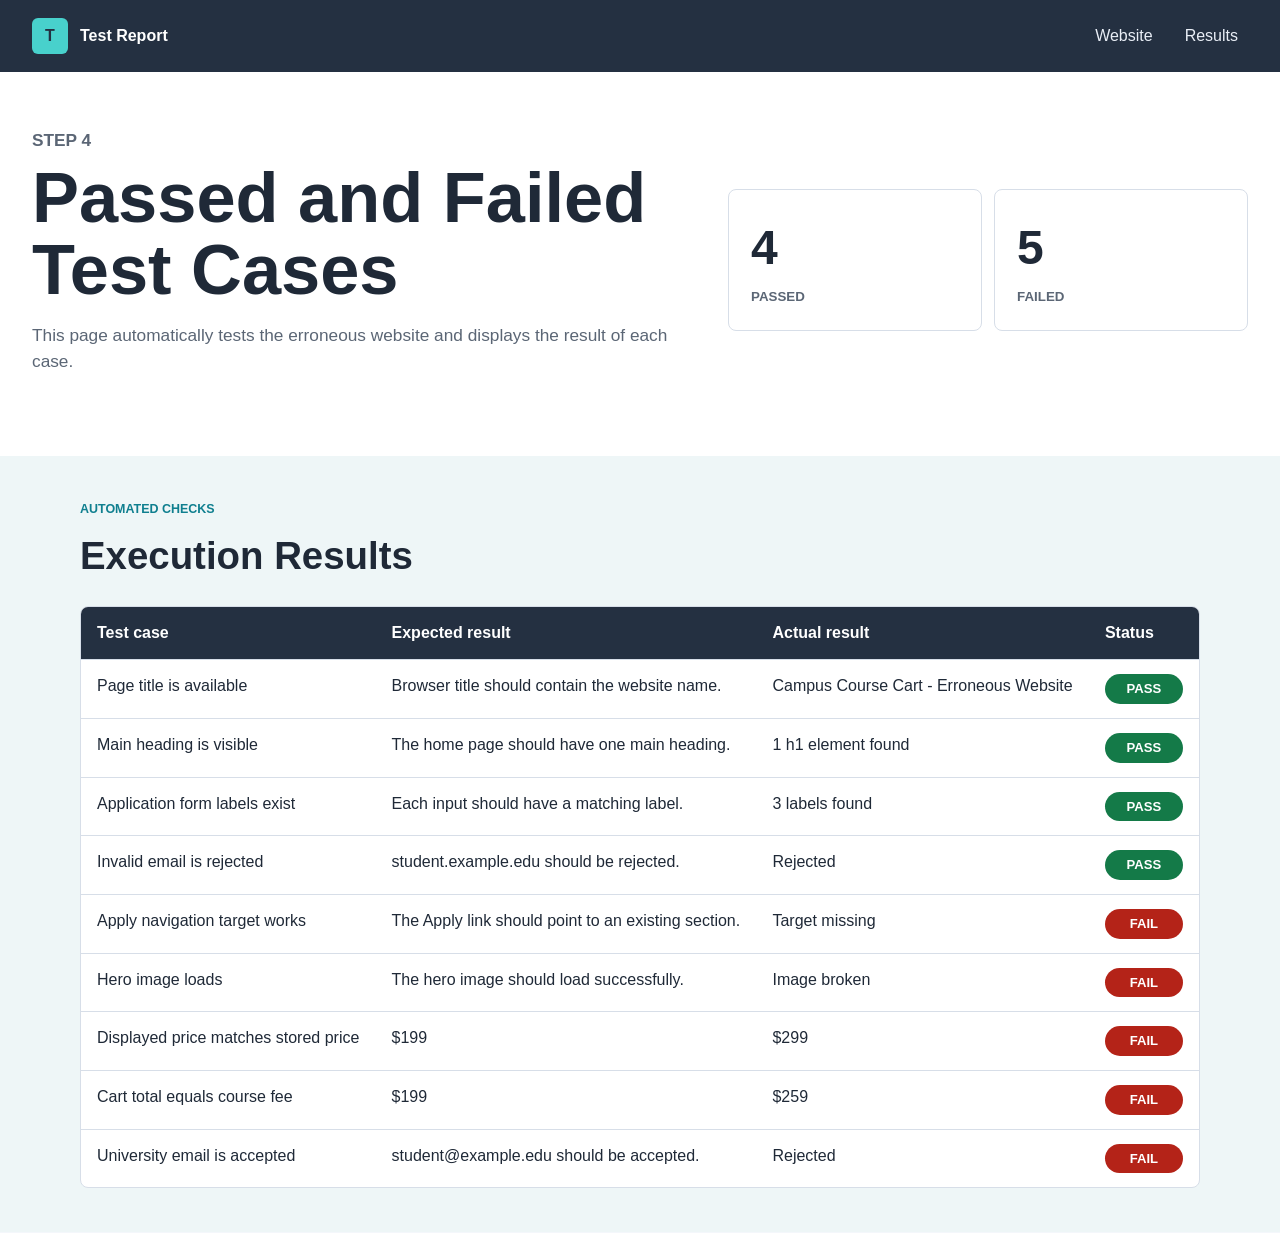
==== tests.html @ 8a2e1907 "upload code" ====
<!doctype html>
<html lang="en">
  <head>
    <meta charset="UTF-8">
    <meta name="viewport" content="width=device-width, initial-scale=1.0">
    <title>Erroneous Website Test Report</title>
    <link rel="stylesheet" href="styles.css">
  </head>
  <body class="test-page">
    <header class="topbar">
      <a class="brand" href="index.html" aria-label="Back to website">
        <span class="brand-mark">T</span>
        <span>Test Report</span>
      </a>
      <nav class="nav-links" aria-label="Report navigation">
        <a href="index.html">Website</a>
        <a href="#test-results">Results</a>
      </nav>
    </header>

    <main>
      <section class="report-hero">
        <div>
          <p class="eyebrow">Step 4</p>
          <h1>Passed and Failed Test Cases</h1>
          <p>
            This page automatically tests the erroneous website and displays
            the result of each case.
          </p>
        </div>
        <div class="scoreboard" aria-label="Test result summary">
          <div>
            <span id="passed-count">0</span>
            <small>Passed</small>
          </div>
          <div>
            <span id="failed-count">0</span>
            <small>Failed</small>
          </div>
        </div>
      </section>

      <section class="section-band" id="test-results" aria-labelledby="results-title">
        <div class="section-inner">
          <div class="section-heading">
            <p class="eyebrow">Automated checks</p>
            <h2 id="results-title">Execution Results</h2>
          </div>
          <div class="result-table-wrap">
            <table class="result-table">
              <thead>
                <tr>
                  <th>Test case</th>
                  <th>Expected result</th>
                  <th>Actual result</th>
                  <th>Status</th>
                </tr>
              </thead>
              <tbody id="results-body">
                <tr>
                  <td colspan="4">Running tests...</td>
                </tr>
              </tbody>
            </table>
          </div>
        </div>
      </section>
    </main>

    <iframe class="test-frame" id="site-frame" src="index.html" title="Website under test"></iframe>
    <script src="tests.js"></script>
  </body>
</html>
---- styles.css ----
:root {
  --ink: #1f2937;
  --muted: #5b6675;
  --line: #d7dee8;
  --paper: #ffffff;
  --mist: #f4f7fb;
  --cyan: #0f7f8f;
  --green: #147a48;
  --red: #b42318;
  --amber: #b7791f;
  --charcoal: #243041;
}

* {
  box-sizing: border-box;
}

body {
  margin: 0;
  color: var(--ink);
  font-family: Arial, Helvetica, sans-serif;
  background: var(--mist);
  line-height: 1.5;
}

a {
  color: inherit;
}

.topbar {
  display: flex;
  align-items: center;
  justify-content: space-between;
  gap: 20px;
  min-height: 72px;
  padding: 0 32px;
  color: #ffffff;
  background: var(--charcoal);
}

.brand,
.nav-links {
  display: flex;
  align-items: center;
  gap: 12px;
}

.brand {
  font-weight: 700;
  text-decoration: none;
}

.brand-mark {
  display: inline-grid;
  width: 36px;
  height: 36px;
  place-items: center;
  border-radius: 6px;
  color: var(--charcoal);
  background: #48d1cc;
}

.nav-links a {
  padding: 8px 10px;
  border-radius: 6px;
  color: #e9eef6;
  text-decoration: none;
}

.nav-links a:hover {
  background: rgba(255, 255, 255, 0.12);
}

.hero,
.report-hero {
  display: grid;
  grid-template-columns: minmax(0, 1fr) minmax(280px, 520px);
  gap: 40px;
  align-items: center;
  padding: 56px 32px 64px;
  background: #ffffff;
}

.hero-copy,
.report-hero > div:first-child,
.section-inner {
  max-width: 1120px;
}

.hero h1,
.report-hero h1 {
  max-width: 760px;
  margin: 0 0 14px;
  font-size: clamp(2rem, 6vw, 4.4rem);
  line-height: 1.02;
  letter-spacing: 0;
}

.hero p,
.report-hero p {
  max-width: 640px;
  color: var(--muted);
  font-size: 1.08rem;
}

.eyebrow {
  margin: 0 0 8px;
  color: var(--cyan);
  font-size: 0.78rem;
  font-weight: 700;
  letter-spacing: 0;
  text-transform: uppercase;
}

.hero-actions {
  display: flex;
  flex-wrap: wrap;
  gap: 12px;
  margin-top: 24px;
}

.button {
  display: inline-flex;
  align-items: center;
  justify-content: center;
  min-height: 42px;
  padding: 10px 16px;
  border: 1px solid transparent;
  border-radius: 6px;
  font: inherit;
  font-weight: 700;
  text-decoration: none;
  cursor: pointer;
}

.button.primary {
  color: #ffffff;
  background: var(--cyan);
}

.button.secondary {
  color: var(--charcoal);
  border-color: var(--line);
  background: #ffffff;
}

.hero-media {
  margin: 0;
}

.hero-media img {
  display: block;
  width: 100%;
  aspect-ratio: 4 / 3;
  object-fit: cover;
  border: 2px dashed var(--amber);
  border-radius: 8px;
  background: repeating-linear-gradient(
    135deg,
    #fff7e6,
    #fff7e6 12px,
    #fde2a8 12px,
    #fde2a8 24px
  );
}

.hero-media figcaption,
.small-note,
.muted {
  color: var(--muted);
}

.hero-media figcaption {
  margin-top: 10px;
  font-size: 0.9rem;
}

.section-band {
  padding: 44px 32px;
  background: #eef6f7;
}

.section-band.light {
  background: #ffffff;
}

.section-inner {
  margin: 0 auto;
}

.section-heading {
  margin-bottom: 22px;
}

.section-heading h2,
.form-layout h2 {
  margin: 0;
  font-size: clamp(1.6rem, 4vw, 2.4rem);
  letter-spacing: 0;
}

.course-grid,
.form-layout {
  display: grid;
  grid-template-columns: minmax(0, 1fr) 340px;
  gap: 24px;
  align-items: start;
}

.course-card,
.summary-panel,
.registration-form {
  border: 1px solid var(--line);
  border-radius: 8px;
  background: var(--paper);
}

.course-card,
.summary-panel {
  padding: 24px;
}

.course-card h3,
.summary-panel h3 {
  margin: 0 0 10px;
  font-size: 1.25rem;
}

.course-meta {
  display: grid;
  grid-template-columns: repeat(2, minmax(0, 1fr));
  gap: 12px;
  margin: 20px 0;
}

.course-meta div {
  padding: 14px;
  border-radius: 6px;
  background: #f6f9fc;
}

.course-meta dt {
  color: var(--muted);
  font-size: 0.82rem;
}

.course-meta dd {
  margin: 4px 0 0;
  font-size: 1.25rem;
  font-weight: 700;
}

#cart-total {
  display: block;
  margin: 8px 0;
  font-size: 2.2rem;
  font-weight: 800;
}

.registration-form {
  display: grid;
  gap: 10px;
  padding: 24px;
}

.registration-form label {
  font-weight: 700;
}

.registration-form input {
  width: 100%;
  min-height: 42px;
  padding: 8px 10px;
  border: 1px solid var(--line);
  border-radius: 6px;
  font: inherit;
}

.form-message {
  min-height: 24px;
  margin: 0;
  color: var(--red);
  font-weight: 700;
}

.footer {
  padding: 24px 32px;
  color: #ffffff;
  background: var(--charcoal);
}

.scoreboard {
  display: grid;
  grid-template-columns: repeat(2, minmax(120px, 1fr));
  gap: 12px;
}

.scoreboard div {
  padding: 22px;
  border: 1px solid var(--line);
  border-radius: 8px;
  background: #ffffff;
}

.scoreboard span {
  display: block;
  font-size: 3rem;
  font-weight: 800;
}

.scoreboard small {
  color: var(--muted);
  font-weight: 700;
  text-transform: uppercase;
}

.result-table-wrap {
  overflow-x: auto;
  border: 1px solid var(--line);
  border-radius: 8px;
  background: #ffffff;
}

.result-table {
  width: 100%;
  min-width: 760px;
  border-collapse: collapse;
}

.result-table th,
.result-table td {
  padding: 14px 16px;
  border-bottom: 1px solid var(--line);
  text-align: left;
  vertical-align: top;
}

.result-table th {
  color: #ffffff;
  background: var(--charcoal);
}

.result-table tr:last-child td {
  border-bottom: 0;
}

.status {
  display: inline-flex;
  min-width: 78px;
  justify-content: center;
  padding: 5px 9px;
  border-radius: 999px;
  color: #ffffff;
  font-size: 0.82rem;
  font-weight: 800;
}

.status.pass {
  background: var(--green);
}

.status.fail {
  background: var(--red);
}

.test-frame {
  position: absolute;
  width: 1px;
  height: 1px;
  border: 0;
  opacity: 0;
  pointer-events: none;
}

@media (max-width: 800px) {
  .topbar,
  .nav-links,
  .hero-actions {
    align-items: stretch;
  }

  .topbar {
    flex-direction: column;
    padding: 16px;
  }

  .nav-links {
    width: 100%;
    justify-content: space-between;
  }

  .hero,
  .report-hero,
  .course-grid,
  .form-layout {
    grid-template-columns: 1fr;
  }

  .hero,
  .report-hero,
  .section-band {
    padding-right: 18px;
    padding-left: 18px;
  }
}
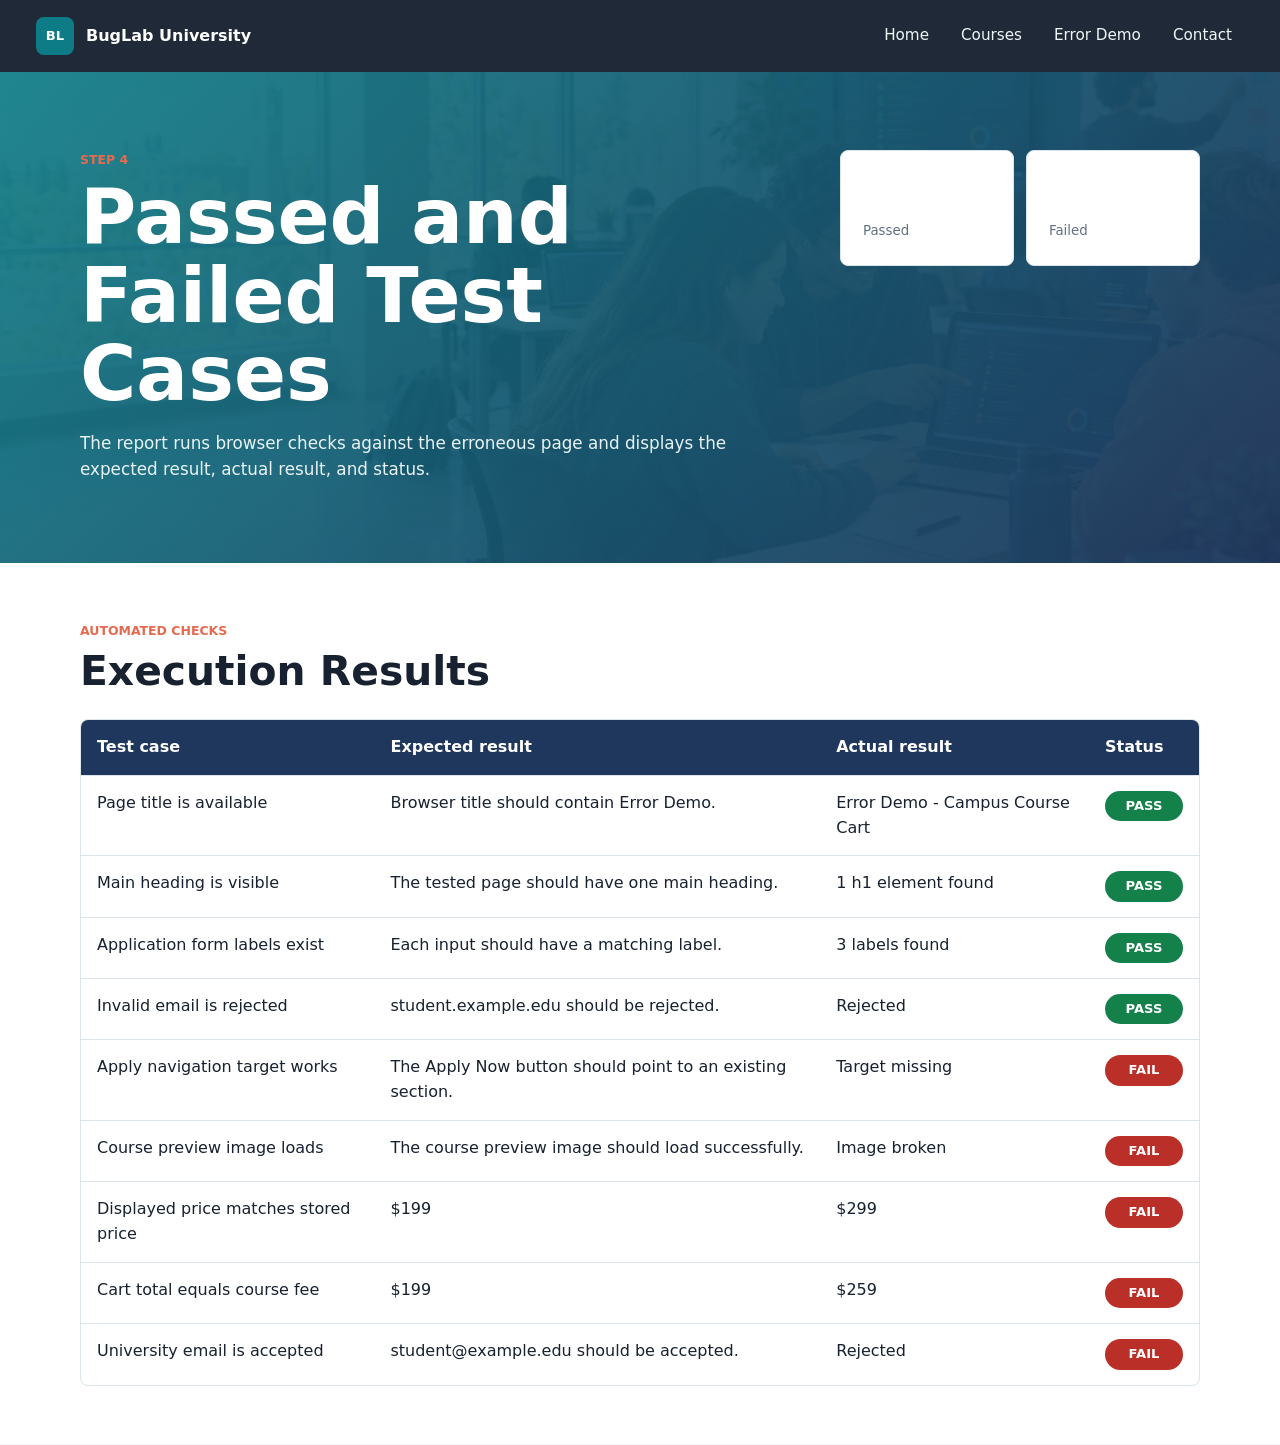
==== commit 04e3db96: "new design" ====
--- a/tests.html
+++ b/tests.html
@@ -3,48 +3,54 @@
   <head>
     <meta charset="UTF-8">
     <meta name="viewport" content="width=device-width, initial-scale=1.0">
-    <title>Erroneous Website Test Report</title>
+    <title>Test Report - BugLab University</title>
     <link rel="stylesheet" href="styles.css">
   </head>
   <body class="test-page">
-    <header class="topbar">
-      <a class="brand" href="index.html" aria-label="Back to website">
-        <span class="brand-mark">T</span>
-        <span>Test Report</span>
+    <header class="site-header">
+      <a class="brand" href="index.html" aria-label="BugLab University home">
+        <span class="brand-mark">BL</span>
+        <span>BugLab University</span>
       </a>
-      <nav class="nav-links" aria-label="Report navigation">
-        <a href="index.html">Website</a>
-        <a href="#test-results">Results</a>
+      <button class="menu-toggle" type="button" aria-expanded="false" aria-controls="site-nav">Menu</button>
+      <nav class="site-nav" id="site-nav" aria-label="Main navigation">
+        <a href="index.html">Home</a>
+        <a href="courses.html">Courses</a>
+        <a href="error-demo.html">Error Demo</a>
+        <!-- <a class="active" href="tests.html">Test Report</a> -->
+        <a href="contact.html">Contact</a>
       </nav>
     </header>
 
     <main>
-      <section class="report-hero">
-        <div>
-          <p class="eyebrow">Step 4</p>
-          <h1>Passed and Failed Test Cases</h1>
-          <p>
-            This page automatically tests the erroneous website and displays
-            the result of each case.
-          </p>
-        </div>
-        <div class="scoreboard" aria-label="Test result summary">
+      <section class="page-header">
+        <div class="container report-top">
           <div>
-            <span id="passed-count">0</span>
-            <small>Passed</small>
+            <p class="eyebrow">Step 4</p>
+            <h1>Passed and Failed Test Cases</h1>
+            <p class="lead">
+              The report runs browser checks against the erroneous page and
+              displays the expected result, actual result, and status.
+            </p>
           </div>
-          <div>
-            <span id="failed-count">0</span>
-            <small>Failed</small>
+          <div class="scoreboard" aria-label="Test result summary">
+            <div>
+              <span id="passed-count">0</span>
+              <small>Passed</small>
+            </div>
+            <div>
+              <span id="failed-count">0</span>
+              <small>Failed</small>
+            </div>
           </div>
         </div>
       </section>
 
-      <section class="section-band" id="test-results" aria-labelledby="results-title">
-        <div class="section-inner">
-          <div class="section-heading">
+      <section class="band light" id="test-results">
+        <div class="container">
+          <div class="section-title">
             <p class="eyebrow">Automated checks</p>
-            <h2 id="results-title">Execution Results</h2>
+            <h2>Execution Results</h2>
           </div>
           <div class="result-table-wrap">
             <table class="result-table">
@@ -67,7 +73,8 @@
       </section>
     </main>
 
-    <iframe class="test-frame" id="site-frame" src="index.html" title="Website under test"></iframe>
+    <iframe class="test-frame" id="site-frame" src="error-demo.html" title="Website page under test"></iframe>
+    <script src="app.js"></script>
     <script src="tests.js"></script>
   </body>
 </html>
--- a/styles.css
+++ b/styles.css
@@ -1,14 +1,15 @@
 :root {
-  --ink: #1f2937;
-  --muted: #5b6675;
-  --line: #d7dee8;
+  --ink: #17212f;
+  --muted: #627084;
   --paper: #ffffff;
-  --mist: #f4f7fb;
-  --cyan: #0f7f8f;
-  --green: #147a48;
-  --red: #b42318;
-  --amber: #b7791f;
-  --charcoal: #243041;
+  --soft: #f3f7f8;
+  --line: #dce5ea;
+  --teal: #0e7c86;
+  --teal-dark: #075b64;
+  --coral: #e66a4e;
+  --navy: #1f375d;
+  --green: #14804a;
+  --red: #ba2f28;
 }
 
 * {
@@ -18,225 +19,375 @@
 body {
   margin: 0;
   color: var(--ink);
-  font-family: Arial, Helvetica, sans-serif;
-  background: var(--mist);
-  line-height: 1.5;
+  font-family: Inter, ui-sans-serif, system-ui, -apple-system, BlinkMacSystemFont, "Segoe UI", Arial, sans-serif;
+  background: var(--soft);
+  line-height: 1.55;
 }
 
 a {
   color: inherit;
 }
 
-.topbar {
+.site-header {
+  position: sticky;
+  top: 0;
+  z-index: 10;
   display: flex;
   align-items: center;
   justify-content: space-between;
-  gap: 20px;
+  gap: 22px;
   min-height: 72px;
-  padding: 0 32px;
-  color: #ffffff;
-  background: var(--charcoal);
-}
-
-.brand,
-.nav-links {
+  padding: 0 36px;
+  color: #ffffff;
+  background: rgba(23, 33, 47, 0.96);
+  backdrop-filter: blur(14px);
+}
+
+.brand {
+  display: inline-flex;
+  align-items: center;
+  gap: 12px;
+  font-weight: 800;
+  text-decoration: none;
+}
+
+.brand-mark {
+  display: inline-grid;
+  width: 38px;
+  height: 38px;
+  place-items: center;
+  border-radius: 8px;
+  color: #ffffff;
+  background: var(--teal);
+  font-size: 0.82rem;
+}
+
+.site-nav {
   display: flex;
   align-items: center;
-  gap: 12px;
-}
-
-.brand {
-  font-weight: 700;
+  gap: 8px;
+}
+
+.site-nav a,
+.menu-toggle {
+  border-radius: 8px;
+  color: #eef7f7;
   text-decoration: none;
-}
-
-.brand-mark {
-  display: inline-grid;
-  width: 36px;
-  height: 36px;
-  place-items: center;
-  border-radius: 6px;
-  color: var(--charcoal);
-  background: #48d1cc;
-}
-
-.nav-links a {
-  padding: 8px 10px;
-  border-radius: 6px;
-  color: #e9eef6;
-  text-decoration: none;
-}
-
-.nav-links a:hover {
-  background: rgba(255, 255, 255, 0.12);
-}
-
-.hero,
-.report-hero {
-  display: grid;
-  grid-template-columns: minmax(0, 1fr) minmax(280px, 520px);
-  gap: 40px;
-  align-items: center;
-  padding: 56px 32px 64px;
-  background: #ffffff;
-}
-
-.hero-copy,
-.report-hero > div:first-child,
-.section-inner {
-  max-width: 1120px;
-}
-
-.hero h1,
-.report-hero h1 {
-  max-width: 760px;
-  margin: 0 0 14px;
-  font-size: clamp(2rem, 6vw, 4.4rem);
+  font-size: 0.95rem;
+}
+
+.site-nav a {
+  padding: 9px 12px;
+}
+
+.site-nav a:hover,
+.site-nav a.active {
+  background: rgba(255, 255, 255, 0.14);
+}
+
+.menu-toggle {
+  display: none;
+  border: 1px solid rgba(255, 255, 255, 0.22);
+  padding: 8px 12px;
+  background: transparent;
+}
+
+.hero {
+  position: relative;
+  min-height: calc(100vh - 72px);
+  display: grid;
+  align-items: end;
+  overflow: hidden;
+  background: var(--ink);
+}
+
+.hero img {
+  position: absolute;
+  inset: 0;
+  width: 100%;
+  height: 100%;
+  object-fit: cover;
+}
+
+.hero-overlay {
+  position: absolute;
+  inset: 0;
+  background: linear-gradient(90deg, rgba(23, 33, 47, 0.88), rgba(23, 33, 47, 0.44), rgba(23, 33, 47, 0.12));
+}
+
+.hero-content {
+  position: relative;
+  width: min(1120px, calc(100% - 48px));
+  margin: 0 auto;
+  padding: 0 0 68px;
+  color: #ffffff;
+}
+
+.hero-content h1,
+.page-header h1 {
+  max-width: 780px;
+  margin: 0 0 16px;
+  font-size: clamp(2.15rem, 6vw, 4.8rem);
   line-height: 1.02;
   letter-spacing: 0;
 }
 
-.hero p,
-.report-hero p {
-  max-width: 640px;
-  color: var(--muted);
-  font-size: 1.08rem;
+.hero-content p {
+  max-width: 680px;
+  color: #e3edef;
+  font-size: 1.12rem;
 }
 
 .eyebrow {
-  margin: 0 0 8px;
-  color: var(--cyan);
+  margin: 0 0 9px;
+  color: var(--coral);
   font-size: 0.78rem;
-  font-weight: 700;
+  font-weight: 850;
   letter-spacing: 0;
   text-transform: uppercase;
 }
 
-.hero-actions {
+.actions {
   display: flex;
   flex-wrap: wrap;
   gap: 12px;
-  margin-top: 24px;
-}
-
-.button {
+  margin-top: 28px;
+}
+
+.btn {
   display: inline-flex;
   align-items: center;
   justify-content: center;
-  min-height: 42px;
+  min-height: 44px;
   padding: 10px 16px;
   border: 1px solid transparent;
-  border-radius: 6px;
+  border-radius: 8px;
   font: inherit;
-  font-weight: 700;
+  font-weight: 800;
   text-decoration: none;
   cursor: pointer;
 }
 
-.button.primary {
-  color: #ffffff;
-  background: var(--cyan);
-}
-
-.button.secondary {
-  color: var(--charcoal);
-  border-color: var(--line);
+.btn.primary {
+  color: #ffffff;
+  background: var(--teal);
+}
+
+.btn.primary:hover {
+  background: var(--teal-dark);
+}
+
+.btn.ghost {
+  color: #ffffff;
+  border-color: rgba(255, 255, 255, 0.5);
+  background: rgba(255, 255, 255, 0.12);
+}
+
+.container {
+  width: min(1120px, calc(100% - 48px));
+  margin: 0 auto;
+}
+
+.band {
+  padding: 58px 0;
+  background: var(--soft);
+}
+
+.band.light {
   background: #ffffff;
 }
 
-.hero-media {
+.split,
+.report-top,
+.product-layout,
+.form-layout,
+.contact-grid {
+  display: grid;
+  grid-template-columns: minmax(0, 1fr) 360px;
+  gap: 28px;
+  align-items: start;
+}
+
+.lead {
+  max-width: 680px;
+  color: var(--muted);
+  font-size: 1.05rem;
+}
+
+.page-header .lead {
+  color: #e9f3f4;
+}
+
+.section-title {
+  margin-bottom: 24px;
+}
+
+.section-title h2,
+.split h2,
+.form-layout h2 {
   margin: 0;
-}
-
-.hero-media img {
+  font-size: clamp(1.6rem, 4vw, 2.55rem);
+  line-height: 1.12;
+  letter-spacing: 0;
+}
+
+.metric-grid,
+.scoreboard {
+  display: grid;
+  grid-template-columns: repeat(2, minmax(0, 1fr));
+  gap: 12px;
+}
+
+.metric,
+.scoreboard div,
+.feature-card,
+.course-row,
+.course-card,
+.summary-panel,
+.registration-form,
+.contact-panel {
+  border: 1px solid var(--line);
+  border-radius: 8px;
+  background: var(--paper);
+}
+
+.metric,
+.scoreboard div {
+  padding: 22px;
+}
+
+.metric strong,
+.scoreboard span {
+  display: block;
+  font-size: 2.8rem;
+  line-height: 1;
+}
+
+.metric span,
+.scoreboard small,
+.muted,
+.small-note {
+  color: var(--muted);
+}
+
+.card-grid {
+  display: grid;
+  grid-template-columns: repeat(3, minmax(0, 1fr));
+  gap: 18px;
+}
+
+.feature-card {
+  min-height: 220px;
+  padding: 24px;
+  text-decoration: none;
+  transition: transform 180ms ease, border-color 180ms ease;
+}
+
+.feature-card:hover {
+  transform: translateY(-4px);
+  border-color: var(--teal);
+}
+
+.feature-card span {
+  color: var(--coral);
+  font-weight: 850;
+}
+
+.feature-card h3,
+.course-row h2,
+.course-card h2,
+.summary-panel h2,
+.contact-panel h2 {
+  margin: 8px 0;
+  letter-spacing: 0;
+}
+
+.feature-card p,
+.course-row p,
+.course-card p,
+.contact-panel p,
+.contact-panel li {
+  color: var(--muted);
+}
+
+.page-header {
+  padding: 78px 0 64px;
+  color: #ffffff;
+  background:
+    linear-gradient(135deg, rgba(14, 124, 134, 0.92), rgba(31, 55, 93, 0.96)),
+    url("assets/testing-lab-hero.png") center / cover;
+}
+
+.page-header.compact {
+  padding-bottom: 48px;
+}
+
+.course-list {
+  display: grid;
+  gap: 16px;
+}
+
+.course-row {
+  display: flex;
+  align-items: center;
+  justify-content: space-between;
+  gap: 18px;
+  padding: 24px;
+}
+
+.tag {
+  display: inline-flex;
+  width: fit-content;
+  margin: 0 0 8px;
+  padding: 5px 9px;
+  border-radius: 999px;
+  color: #ffffff;
+  background: var(--teal);
+  font-size: 0.78rem;
+  font-weight: 800;
+}
+
+.tag.coral {
+  background: var(--coral);
+}
+
+.tag.navy {
+  background: var(--navy);
+}
+
+.product-layout {
+  grid-template-columns: minmax(0, 1fr) 320px;
+}
+
+.course-card,
+.summary-panel,
+.registration-form,
+.contact-panel {
+  padding: 24px;
+}
+
+.broken-preview {
   display: block;
   width: 100%;
-  aspect-ratio: 4 / 3;
+  aspect-ratio: 16 / 8;
   object-fit: cover;
-  border: 2px dashed var(--amber);
-  border-radius: 8px;
-  background: repeating-linear-gradient(
-    135deg,
-    #fff7e6,
-    #fff7e6 12px,
-    #fde2a8 12px,
-    #fde2a8 24px
-  );
-}
-
-.hero-media figcaption,
-.small-note,
-.muted {
-  color: var(--muted);
-}
-
-.hero-media figcaption {
-  margin-top: 10px;
-  font-size: 0.9rem;
-}
-
-.section-band {
-  padding: 44px 32px;
-  background: #eef6f7;
-}
-
-.section-band.light {
-  background: #ffffff;
-}
-
-.section-inner {
-  margin: 0 auto;
-}
-
-.section-heading {
-  margin-bottom: 22px;
-}
-
-.section-heading h2,
-.form-layout h2 {
-  margin: 0;
-  font-size: clamp(1.6rem, 4vw, 2.4rem);
-  letter-spacing: 0;
-}
-
-.course-grid,
-.form-layout {
-  display: grid;
-  grid-template-columns: minmax(0, 1fr) 340px;
-  gap: 24px;
-  align-items: start;
-}
-
-.course-card,
-.summary-panel,
-.registration-form {
-  border: 1px solid var(--line);
-  border-radius: 8px;
-  background: var(--paper);
-}
-
-.course-card,
-.summary-panel {
-  padding: 24px;
-}
-
-.course-card h3,
-.summary-panel h3 {
-  margin: 0 0 10px;
-  font-size: 1.25rem;
+  margin-bottom: 20px;
+  border: 2px dashed var(--coral);
+  border-radius: 8px;
+  background: repeating-linear-gradient(135deg, #fff2ef, #fff2ef 12px, #ffd8d0 12px, #ffd8d0 24px);
 }
 
 .course-meta {
   display: grid;
   grid-template-columns: repeat(2, minmax(0, 1fr));
   gap: 12px;
-  margin: 20px 0;
+  margin: 22px 0;
 }
 
 .course-meta div {
   padding: 14px;
-  border-radius: 6px;
-  background: #f6f9fc;
+  border-radius: 8px;
+  background: #f6fafb;
 }
 
 .course-meta dt {
@@ -246,33 +397,33 @@
 
 .course-meta dd {
   margin: 4px 0 0;
-  font-size: 1.25rem;
-  font-weight: 700;
+  font-size: 1.35rem;
+  font-weight: 850;
 }
 
 #cart-total {
   display: block;
   margin: 8px 0;
-  font-size: 2.2rem;
-  font-weight: 800;
+  color: var(--teal-dark);
+  font-size: 2.6rem;
+  font-weight: 900;
 }
 
 .registration-form {
   display: grid;
   gap: 10px;
-  padding: 24px;
 }
 
 .registration-form label {
-  font-weight: 700;
+  font-weight: 750;
 }
 
 .registration-form input {
   width: 100%;
-  min-height: 42px;
-  padding: 8px 10px;
+  min-height: 44px;
+  padding: 9px 11px;
   border: 1px solid var(--line);
-  border-radius: 6px;
+  border-radius: 8px;
   font: inherit;
 }
 
@@ -280,38 +431,7 @@
   min-height: 24px;
   margin: 0;
   color: var(--red);
-  font-weight: 700;
-}
-
-.footer {
-  padding: 24px 32px;
-  color: #ffffff;
-  background: var(--charcoal);
-}
-
-.scoreboard {
-  display: grid;
-  grid-template-columns: repeat(2, minmax(120px, 1fr));
-  gap: 12px;
-}
-
-.scoreboard div {
-  padding: 22px;
-  border: 1px solid var(--line);
-  border-radius: 8px;
-  background: #ffffff;
-}
-
-.scoreboard span {
-  display: block;
-  font-size: 3rem;
   font-weight: 800;
-}
-
-.scoreboard small {
-  color: var(--muted);
-  font-weight: 700;
-  text-transform: uppercase;
 }
 
 .result-table-wrap {
@@ -329,7 +449,7 @@
 
 .result-table th,
 .result-table td {
-  padding: 14px 16px;
+  padding: 15px 16px;
   border-bottom: 1px solid var(--line);
   text-align: left;
   vertical-align: top;
@@ -337,7 +457,7 @@
 
 .result-table th {
   color: #ffffff;
-  background: var(--charcoal);
+  background: var(--navy);
 }
 
 .result-table tr:last-child td {
@@ -352,7 +472,7 @@
   border-radius: 999px;
   color: #ffffff;
   font-size: 0.82rem;
-  font-weight: 800;
+  font-weight: 850;
 }
 
 .status.pass {
@@ -372,34 +492,69 @@
   pointer-events: none;
 }
 
-@media (max-width: 800px) {
-  .topbar,
-  .nav-links,
-  .hero-actions {
+.contact-grid {
+  grid-template-columns: repeat(2, minmax(0, 1fr));
+}
+
+.contact-panel.accent {
+  border-color: rgba(230, 106, 78, 0.45);
+  background: #fff7f4;
+}
+
+.site-footer {
+  padding: 24px 36px;
+  color: #dbe6ea;
+  background: var(--ink);
+}
+
+@media (max-width: 880px) {
+  .site-header {
     align-items: stretch;
-  }
-
-  .topbar {
+    flex-wrap: wrap;
+    padding: 16px 20px;
+  }
+
+  .menu-toggle {
+    display: inline-flex;
+    align-items: center;
+    justify-content: center;
+  }
+
+  .site-nav {
+    display: none;
+    width: 100%;
     flex-direction: column;
-    padding: 16px;
-  }
-
-  .nav-links {
-    width: 100%;
-    justify-content: space-between;
-  }
-
-  .hero,
-  .report-hero,
-  .course-grid,
-  .form-layout {
+    align-items: stretch;
+  }
+
+  .site-nav.open {
+    display: flex;
+  }
+
+  .container,
+  .hero-content {
+    width: min(100% - 32px, 1120px);
+  }
+
+  .hero {
+    min-height: 620px;
+  }
+
+  .hero-overlay {
+    background: linear-gradient(180deg, rgba(23, 33, 47, 0.45), rgba(23, 33, 47, 0.92));
+  }
+
+  .split,
+  .report-top,
+  .product-layout,
+  .form-layout,
+  .contact-grid,
+  .card-grid {
     grid-template-columns: 1fr;
   }
 
-  .hero,
-  .report-hero,
-  .section-band {
-    padding-right: 18px;
-    padding-left: 18px;
-  }
-}
+  .course-row {
+    align-items: flex-start;
+    flex-direction: column;
+  }
+}
